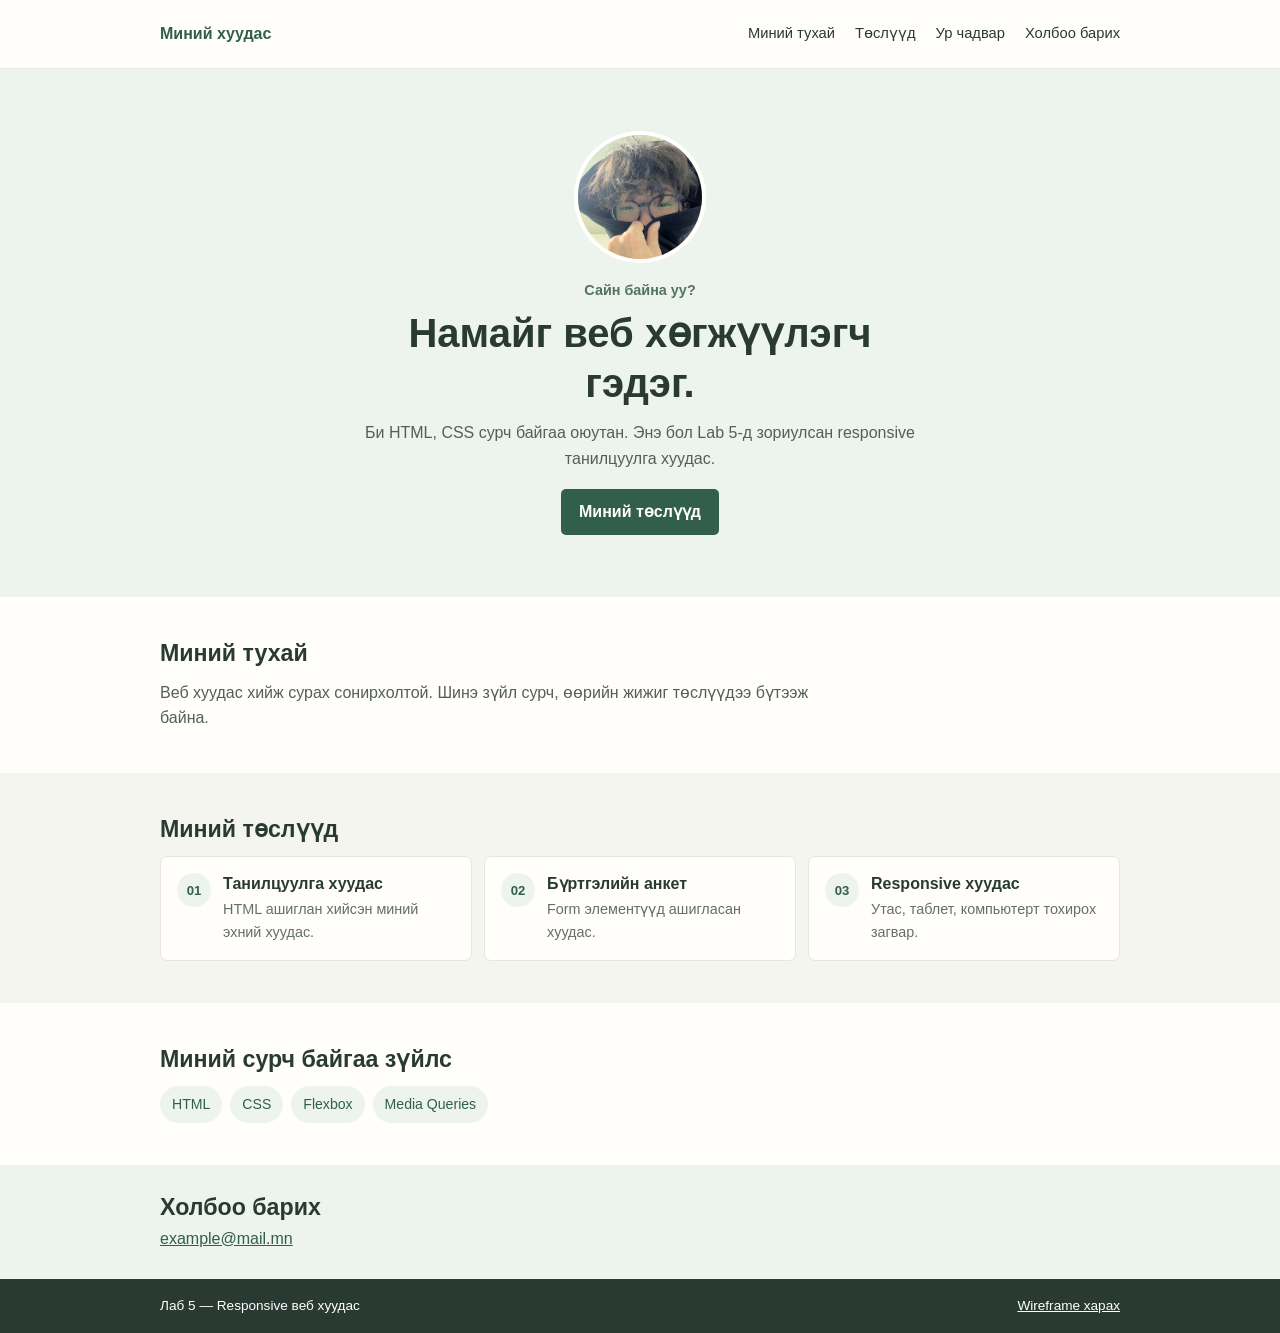
==== index.html @ b1a3e627 "Rename lab5.html to index.html" ====
<!DOCTYPE html>
<html lang="mn">
<head>
  <meta charset="UTF-8">
  <meta name="viewport" content="width=device-width, initial-scale=1">
  <title>Лаб 5 | Миний танилцуулга</title>
  <link rel="stylesheet" href="lab5.css">
</head>
<body>
  <header class="site-header">
    <div class="container header-inner">
      <a class="logo" href="#home">Миний хуудас</a>

      <input class="menu-toggle" type="checkbox" id="menu-toggle" aria-label="Навигацийн цэс нээх">
      <label class="menu-button" for="menu-toggle" aria-hidden="true">
        <span></span><span></span><span></span>
      </label>

      <nav class="main-nav" aria-label="Үндсэн цэс">
        <a href="#about">Миний тухай</a>
        <a href="#projects">Төслүүд</a>
        <a href="#skills">Ур чадвар</a>
        <a href="#contact">Холбоо барих</a>
      </nav>
    </div>
  </header>

  <main id="home">
    <section class="intro">
      <div class="container intro-content">
        <img class="profile-photo" src="image.jpg" alt="Миний зураг">
        <p class="small-title">Сайн байна уу?</p>
        <h1>Намайг веб хөгжүүлэгч гэдэг.</h1>
        <p class="intro-text">Би HTML, CSS сурч байгаа оюутан. Энэ бол Lab 5-д зориулсан responsive танилцуулга хуудас.</p>
        <a class="button" href="#projects">Миний төслүүд</a>
      </div>
    </section>

    <section class="section" id="about">
      <div class="container about-content">
        <h2>Миний тухай</h2>
        <p>Веб хуудас хийж сурах сонирхолтой. Шинэ зүйл сурч, өөрийн жижиг төслүүдээ бүтээж байна.</p>
      </div>
    </section>

    <section class="section section-soft" id="projects">
      <div class="container">
        <h2>Миний төслүүд</h2>
        <div class="project-list">
          <article class="project-card">
            <span class="project-number">01</span>
            <div>
              <h3>Танилцуулга хуудас</h3>
              <p>HTML ашиглан хийсэн миний эхний хуудас.</p>
            </div>
          </article>
          <article class="project-card">
            <span class="project-number">02</span>
            <div>
              <h3>Бүртгэлийн анкет</h3>
              <p>Form элементүүд ашигласан хуудас.</p>
            </div>
          </article>
          <article class="project-card">
            <span class="project-number">03</span>
            <div>
              <h3>Responsive хуудас</h3>
              <p>Утас, таблет, компьютерт тохирох загвар.</p>
            </div>
          </article>
        </div>
      </div>
    </section>

    <section class="section" id="skills">
      <div class="container">
        <h2>Миний сурч байгаа зүйлс</h2>
        <ul class="skill-list">
          <li>HTML</li>
          <li>CSS</li>
          <li>Flexbox</li>
          <li>Media Queries</li>
        </ul>
      </div>
    </section>

    <section class="contact-section" id="contact">
      <div class="container">
        <h2>Холбоо барих</h2>
        <p><a href="mailto:example@mail.mn">example@mail.mn</a></p>
      </div>
    </section>
  </main>

  <footer class="site-footer">
    <div class="container footer-content">
      <p>Лаб 5 — Responsive веб хуудас</p>
      <a href="lab5-wireframe.html">Wireframe харах</a>
    </div>
  </footer>
</body>
</html>
---- lab5.css ----
*,
*::before,
*::after {
  box-sizing: border-box;
}

html {
  scroll-behavior: smooth;
}

body {
  margin: 0;
  color: #283a32;
  background: #fffefa;
  font-family: Arial, Helvetica, sans-serif;
  line-height: 1.6;
}

.container {
  width: min(100% - 32px, 960px);
  margin: 0 auto;
}

.site-header {
  position: sticky;
  z-index: 2;
  top: 0;
  background: #fffefa;
  border-bottom: 1px solid #e8e8df;
}

.header-inner {
  position: relative;
  display: flex;
  min-height: 60px;
  align-items: center;
  justify-content: space-between;
  gap: 12px;
}

.logo {
  color: #315f4b;
  font-size: 1rem;
  font-weight: 700;
  text-decoration: none;
}

.menu-toggle {
  position: absolute;
  width: 1px;
  height: 1px;
  overflow: hidden;
  clip-path: inset(50%);
  white-space: nowrap;
}

.menu-button {
  display: flex;
  width: 42px;
  height: 42px;
  flex: 0 0 auto;
  flex-direction: column;
  align-items: center;
  justify-content: center;
  gap: 5px;
  cursor: pointer;
  border: 1px solid #dce3db;
  border-radius: 6px;
}

.menu-button span {
  width: 19px;
  height: 2px;
  background: #315f4b;
}

.menu-toggle:focus-visible + .menu-button {
  outline: 2px solid #315f4b;
  outline-offset: 3px;
}

.main-nav {
  position: absolute;
  top: 100%;
  right: 0;
  left: 0;
  display: none;
  padding: 8px 16px;
  background: #fffefa;
  border: 1px solid #e8e8df;
  border-top: 0;
}

.menu-toggle:checked ~ .main-nav {
  display: grid;
}

.main-nav a {
  padding: 10px 0;
  color: #283a32;
  text-decoration: none;
}

.main-nav a:hover,
.footer-content a:hover {
  color: #578267;
}

.intro {
  padding: 38px 0 42px;
  background: #edf3ed;
  text-align: center;
}

.intro-content {
  max-width: 560px;
}

.profile-photo {
  display: block;
  width: 112px;
  height: 112px;
  margin: 0 auto 16px;
  object-fit: cover;
  object-position: center 35%;
  border: 4px solid #fffefa;
  border-radius: 50%;
}

.small-title {
  margin: 0 0 6px;
  color: #52745e;
  font-size: 0.9rem;
  font-weight: 700;
}

h1,
h2,
h3,
p {
  overflow-wrap: anywhere;
}

h1,
h2,
h3 {
  line-height: 1.25;
}

h1 {
  margin: 0;
  font-size: clamp(1.75rem, 8vw, 2.5rem);
}

.intro-text {
  margin: 12px auto 18px;
  color: #526057;
}

.button {
  display: inline-block;
  padding: 10px 18px;
  color: #fff;
  background: #315f4b;
  border-radius: 5px;
  font-weight: 700;
  text-decoration: none;
}

.button:hover {
  background: #244936;
}

.section {
  padding: 34px 0;
}

.section h2,
.contact-section h2 {
  margin: 0 0 12px;
  font-size: 1.45rem;
}

.about-content p {
  max-width: 650px;
  margin: 0;
  color: #526057;
}

.section-soft {
  background: #f5f5ef;
}

.project-list {
  display: grid;
  grid-template-columns: minmax(0, 1fr);
  gap: 12px;
}

.project-card {
  display: flex;
  min-width: 0;
  align-items: flex-start;
  gap: 12px;
  padding: 16px;
  background: #fffefa;
  border: 1px solid #e6e7df;
  border-radius: 7px;
}

.project-number {
  display: grid;
  width: 34px;
  height: 34px;
  flex: 0 0 auto;
  place-items: center;
  color: #315f4b;
  background: #edf3ed;
  border-radius: 50%;
  font-size: 0.82rem;
  font-weight: 700;
}

.project-card h3 {
  margin: 1px 0 4px;
  font-size: 1rem;
}

.project-card p {
  margin: 0;
  color: #647067;
  font-size: 0.9rem;
}

.skill-list {
  display: flex;
  flex-wrap: wrap;
  gap: 8px;
  padding: 0;
  margin: 0;
  list-style: none;
}

.skill-list li {
  padding: 7px 12px;
  color: #315f4b;
  background: #edf3ed;
  border-radius: 20px;
  font-size: 0.88rem;
}

.contact-section {
  padding: 28px 0;
  background: #edf3ed;
}

.contact-section h2 {
  margin-bottom: 4px;
}

.contact-section p {
  margin: 0;
}

.contact-section a {
  color: #315f4b;
}

.site-footer {
  padding: 16px 0;
  color: #fff;
  background: #283a32;
  font-size: 0.85rem;
}

.footer-content {
  display: flex;
  flex-wrap: wrap;
  align-items: center;
  justify-content: space-between;
  gap: 8px 16px;
}

.footer-content p {
  margin: 0;
}

.footer-content a {
  color: #fff;
}

@media (min-width: 600px) {
  .container {
    width: min(100% - 48px, 960px);
  }

  .intro {
    padding: 52px 0;
  }

  .profile-photo {
    width: 132px;
    height: 132px;
  }

  .section {
    padding: 42px 0;
  }

  .project-list {
    grid-template-columns: repeat(2, minmax(0, 1fr));
  }

  .project-card:last-child {
    grid-column: 1 / -1;
  }
}

@media (min-width: 900px) {
  .header-inner {
    min-height: 68px;
  }

  .menu-button {
    display: none;
  }

  .main-nav {
    position: static;
    display: flex;
    gap: 20px;
    padding: 0;
    border: 0;
    background: transparent;
  }

  .main-nav a {
    padding: 8px 0;
    font-size: 0.92rem;
  }

  .intro {
    padding: 62px 0;
  }

  .project-list {
    grid-template-columns: repeat(3, minmax(0, 1fr));
  }

  .project-card:last-child {
    grid-column: auto;
  }
}

@media (max-width: 599px) {
  .main-nav {
    width: 100%;
  }
}

@media (prefers-reduced-motion: reduce) {
  html {
    scroll-behavior: auto;
  }
}
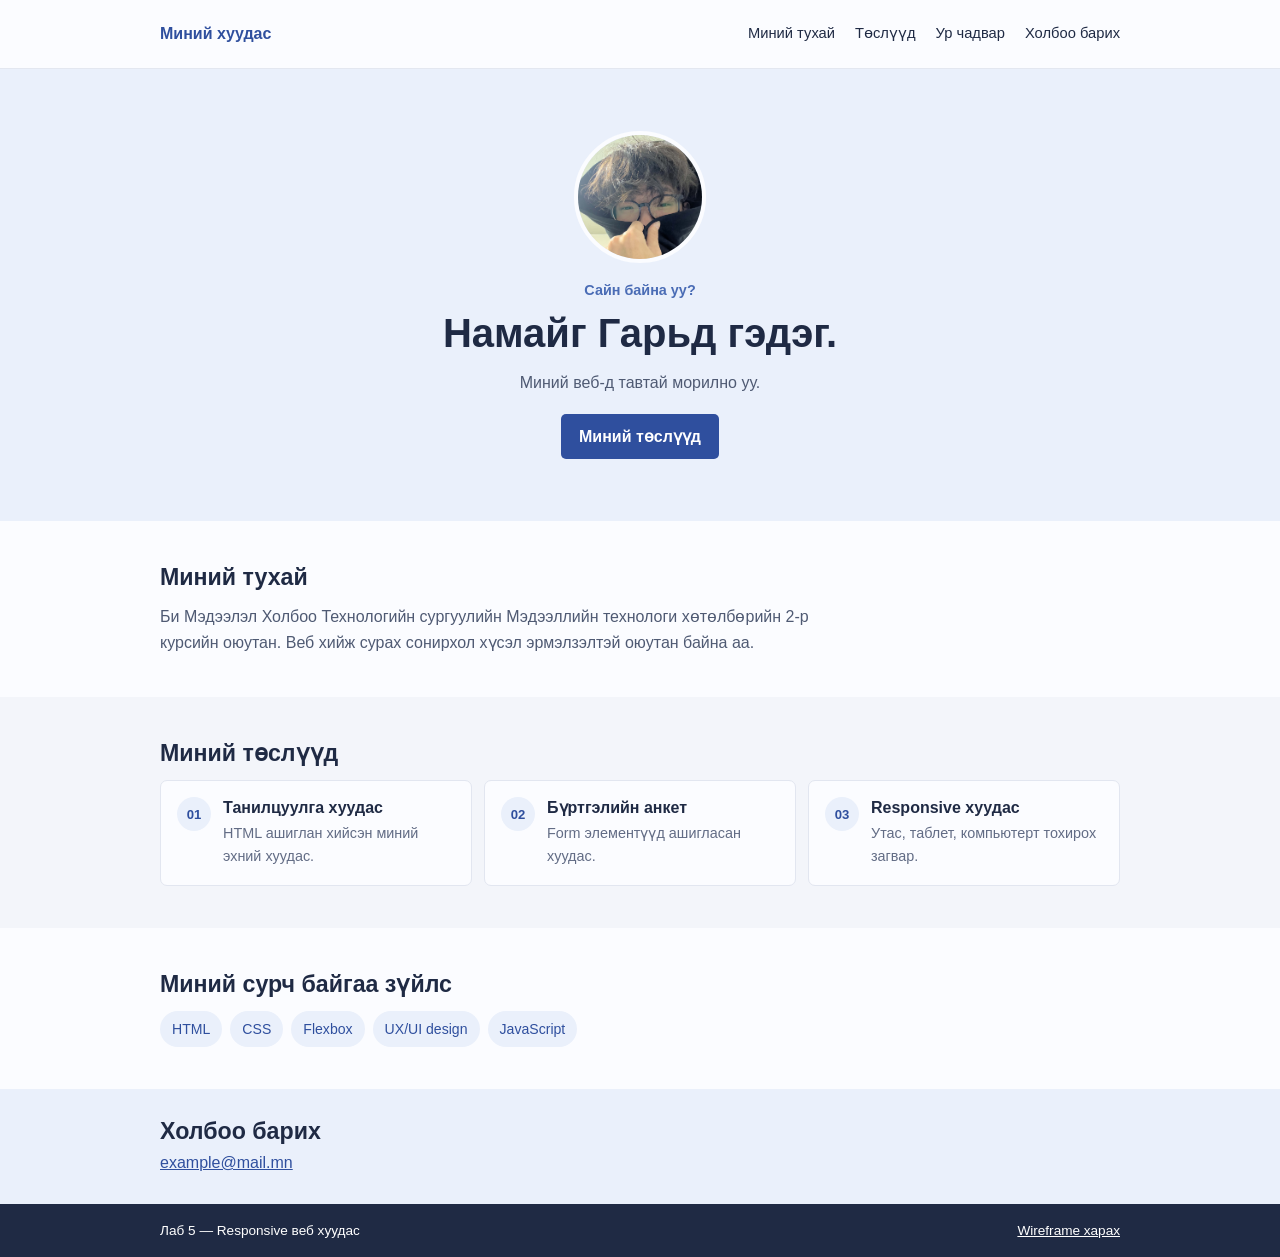
==== commit e1d75197: "Update personal information and skills in index.html" ====
--- a/index.html
+++ b/index.html
@@ -30,8 +30,8 @@
       <div class="container intro-content">
         <img class="profile-photo" src="image.jpg" alt="Миний зураг">
         <p class="small-title">Сайн байна уу?</p>
-        <h1>Намайг веб хөгжүүлэгч гэдэг.</h1>
-        <p class="intro-text">Би HTML, CSS сурч байгаа оюутан. Энэ бол Lab 5-д зориулсан responsive танилцуулга хуудас.</p>
+        <h1>Намайг Гарьд гэдэг.</h1>
+        <p class="intro-text">Миний веб-д тавтай морилно уу.</p>
         <a class="button" href="#projects">Миний төслүүд</a>
       </div>
     </section>
@@ -39,7 +39,7 @@
     <section class="section" id="about">
       <div class="container about-content">
         <h2>Миний тухай</h2>
-        <p>Веб хуудас хийж сурах сонирхолтой. Шинэ зүйл сурч, өөрийн жижиг төслүүдээ бүтээж байна.</p>
+        <p>Би Мэдээлэл Холбоо Технологийн сургуулийн Мэдээллийн технологи хөтөлбөрийн 2-р курсийн оюутан. Веб хийж сурах сонирхол хүсэл эрмэлзэлтэй оюутан байна аа.</p>
       </div>
     </section>
 
@@ -79,7 +79,8 @@
           <li>HTML</li>
           <li>CSS</li>
           <li>Flexbox</li>
-          <li>Media Queries</li>
+          <li>UX/UI design</li>
+          <li>JavaScript</li>
         </ul>
       </div>
     </section>
@@ -87,7 +88,7 @@
     <section class="contact-section" id="contact">
       <div class="container">
         <h2>Холбоо барих</h2>
-        <p><a href="mailto:example@mail.mn">example@mail.mn</a></p>
+        <p><a href="garid12340@gmail.com">example@mail.mn</a></p>
       </div>
     </section>
   </main>
--- a/lab5.css
+++ b/lab5.css
@@ -10,8 +10,8 @@
 
 body {
   margin: 0;
-  color: #283a32;
-  background: #fffefa;
+  color: #1f2a44;
+  background: #fbfcff;
   font-family: Arial, Helvetica, sans-serif;
   line-height: 1.6;
 }
@@ -25,8 +25,8 @@
   position: sticky;
   z-index: 2;
   top: 0;
-  background: #fffefa;
-  border-bottom: 1px solid #e8e8df;
+  background: #fbfcff;
+  border-bottom: 1px solid #e3e7f0;
 }
 
 .header-inner {
@@ -39,7 +39,7 @@
 }
 
 .logo {
-  color: #315f4b;
+  color: #2f4f9e;
   font-size: 1rem;
   font-weight: 700;
   text-decoration: none;
@@ -64,18 +64,18 @@
   justify-content: center;
   gap: 5px;
   cursor: pointer;
-  border: 1px solid #dce3db;
+  border: 1px solid #d8dfee;
   border-radius: 6px;
 }
 
 .menu-button span {
   width: 19px;
   height: 2px;
-  background: #315f4b;
+  background: #2f4f9e;
 }
 
 .menu-toggle:focus-visible + .menu-button {
-  outline: 2px solid #315f4b;
+  outline: 2px solid #2f4f9e;
   outline-offset: 3px;
 }
 
@@ -86,8 +86,8 @@
   left: 0;
   display: none;
   padding: 8px 16px;
-  background: #fffefa;
-  border: 1px solid #e8e8df;
+  background: #fbfcff;
+  border: 1px solid #e3e7f0;
   border-top: 0;
 }
 
@@ -97,18 +97,18 @@
 
 .main-nav a {
   padding: 10px 0;
-  color: #283a32;
+  color: #1f2a44;
   text-decoration: none;
 }
 
 .main-nav a:hover,
 .footer-content a:hover {
-  color: #578267;
+  color: #4a73d1;
 }
 
 .intro {
   padding: 38px 0 42px;
-  background: #edf3ed;
+  background: #eaf0fb;
   text-align: center;
 }
 
@@ -123,13 +123,13 @@
   margin: 0 auto 16px;
   object-fit: cover;
   object-position: center 35%;
-  border: 4px solid #fffefa;
+  border: 4px solid #fbfcff;
   border-radius: 50%;
 }
 
 .small-title {
   margin: 0 0 6px;
-  color: #52745e;
+  color: #4a6cb5;
   font-size: 0.9rem;
   font-weight: 700;
 }
@@ -154,21 +154,21 @@
 
 .intro-text {
   margin: 12px auto 18px;
-  color: #526057;
+  color: #4f5a73;
 }
 
 .button {
   display: inline-block;
   padding: 10px 18px;
   color: #fff;
-  background: #315f4b;
+  background: #2f4f9e;
   border-radius: 5px;
   font-weight: 700;
   text-decoration: none;
 }
 
 .button:hover {
-  background: #244936;
+  background: #223d7d;
 }
 
 .section {
@@ -184,11 +184,11 @@
 .about-content p {
   max-width: 650px;
   margin: 0;
-  color: #526057;
+  color: #4f5a73;
 }
 
 .section-soft {
-  background: #f5f5ef;
+  background: #f3f5fa;
 }
 
 .project-list {
@@ -203,8 +203,8 @@
   align-items: flex-start;
   gap: 12px;
   padding: 16px;
-  background: #fffefa;
-  border: 1px solid #e6e7df;
+  background: #fbfcff;
+  border: 1px solid #e2e6f0;
   border-radius: 7px;
 }
 
@@ -214,8 +214,8 @@
   height: 34px;
   flex: 0 0 auto;
   place-items: center;
-  color: #315f4b;
-  background: #edf3ed;
+  color: #2f4f9e;
+  background: #eaf0fb;
   border-radius: 50%;
   font-size: 0.82rem;
   font-weight: 700;
@@ -228,7 +228,7 @@
 
 .project-card p {
   margin: 0;
-  color: #647067;
+  color: #626c85;
   font-size: 0.9rem;
 }
 
@@ -243,15 +243,15 @@
 
 .skill-list li {
   padding: 7px 12px;
-  color: #315f4b;
-  background: #edf3ed;
+  color: #2f4f9e;
+  background: #eaf0fb;
   border-radius: 20px;
   font-size: 0.88rem;
 }
 
 .contact-section {
   padding: 28px 0;
-  background: #edf3ed;
+  background: #eaf0fb;
 }
 
 .contact-section h2 {
@@ -263,13 +263,13 @@
 }
 
 .contact-section a {
-  color: #315f4b;
+  color: #2f4f9e;
 }
 
 .site-footer {
   padding: 16px 0;
   color: #fff;
-  background: #283a32;
+  background: #1f2a44;
   font-size: 0.85rem;
 }
 
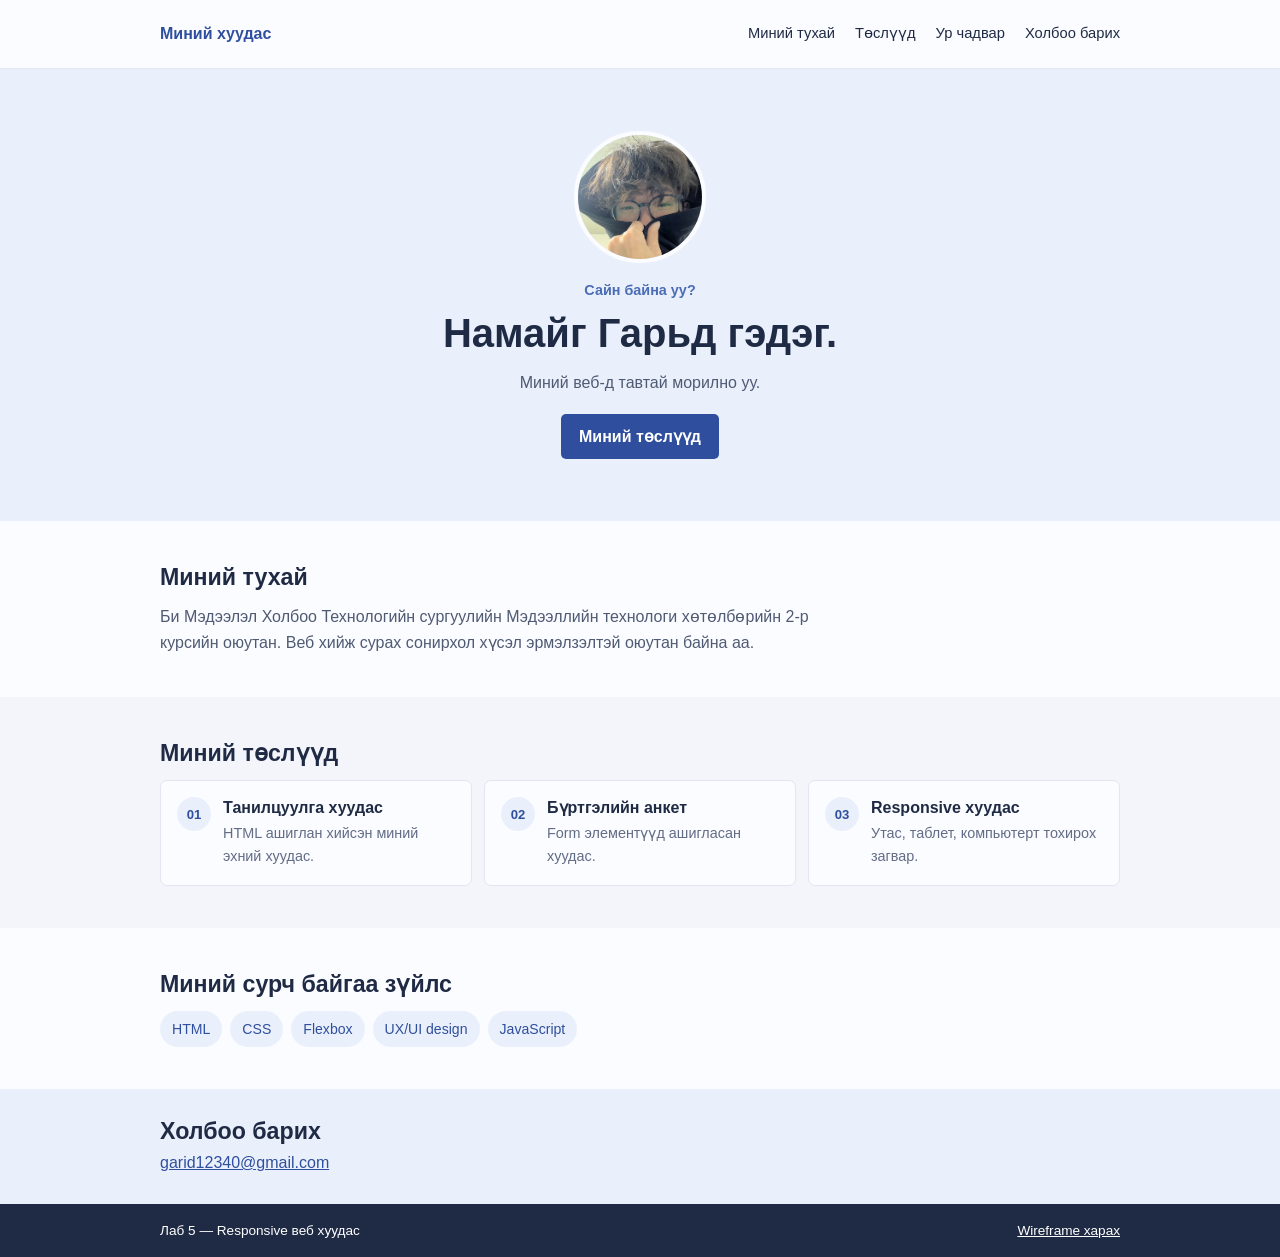
==== commit 08d5e33c: "Update email address in contact section" ====
--- a/index.html
+++ b/index.html
@@ -88,7 +88,7 @@
     <section class="contact-section" id="contact">
       <div class="container">
         <h2>Холбоо барих</h2>
-        <p><a href="garid12340@gmail.com">example@mail.mn</a></p>
+        <p><a href="garid12340@gmail.com">garid12340@gmail.com</a></p>
       </div>
     </section>
   </main>
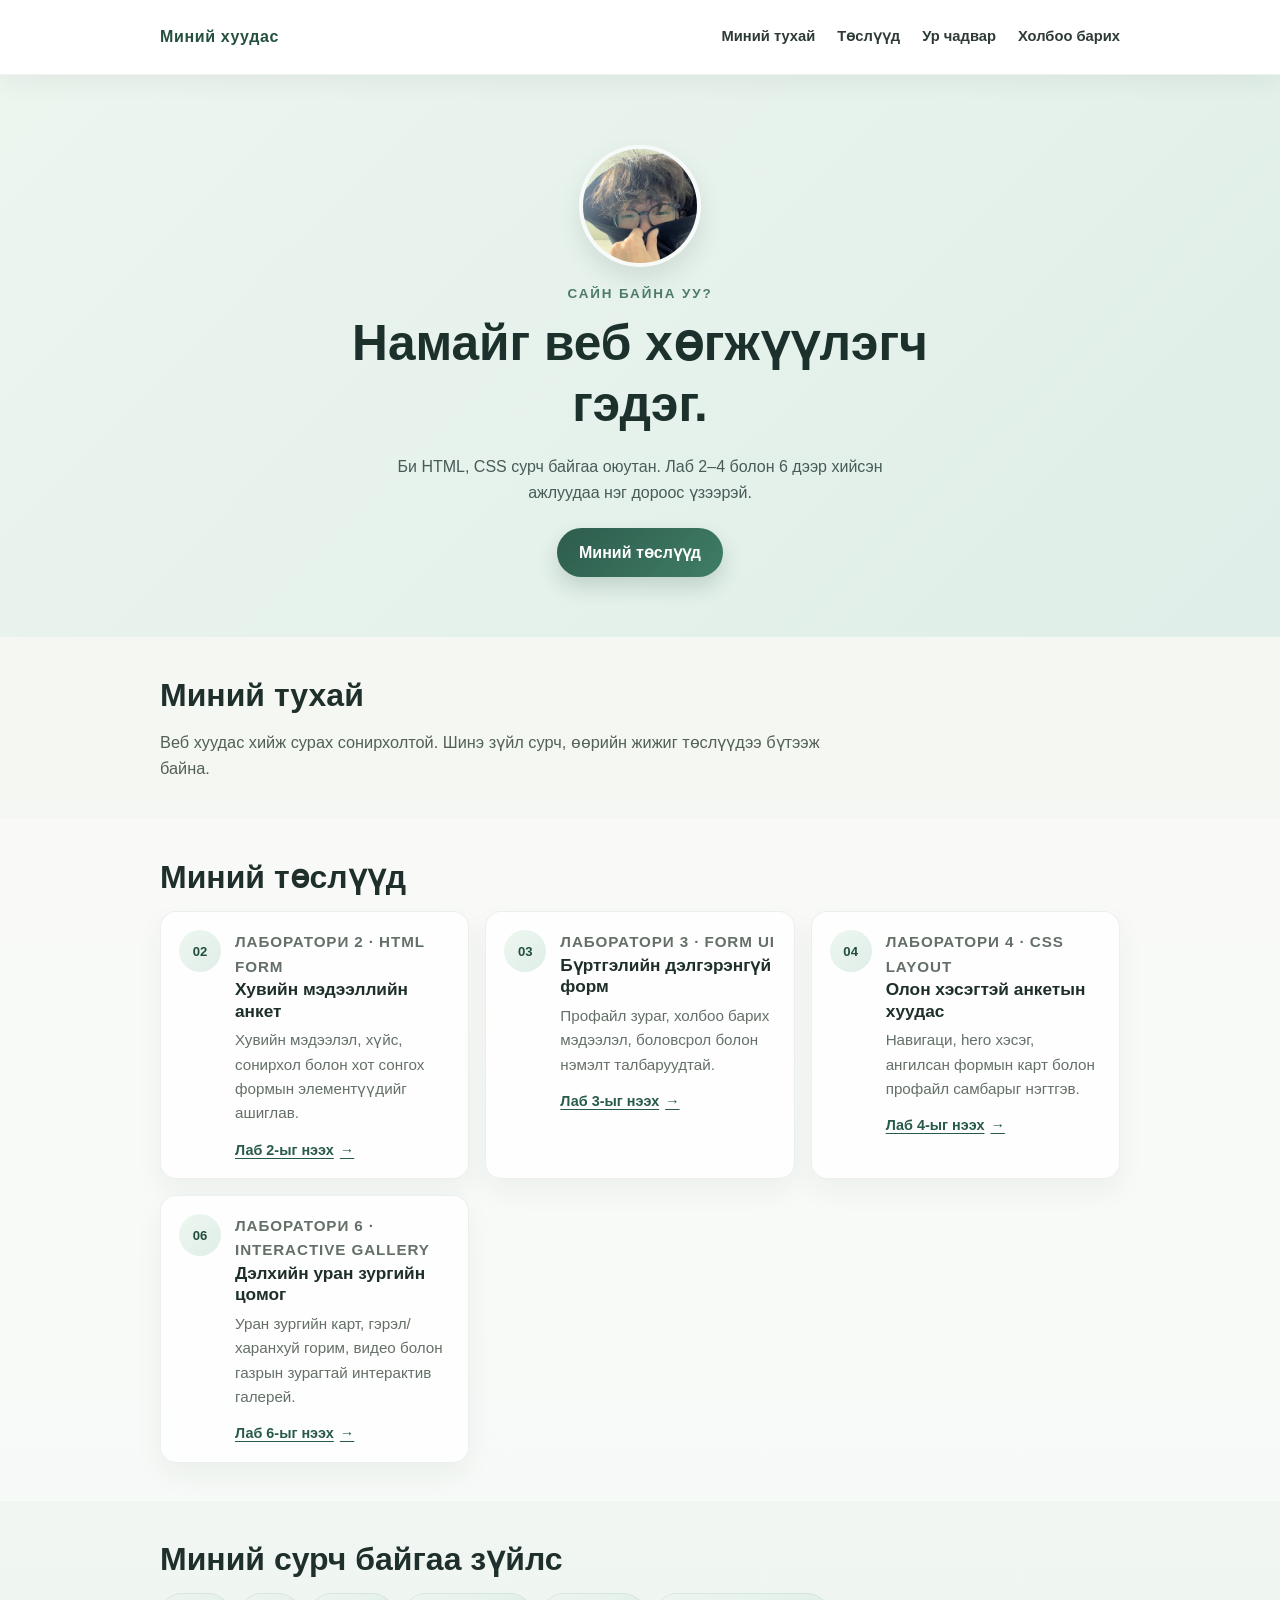
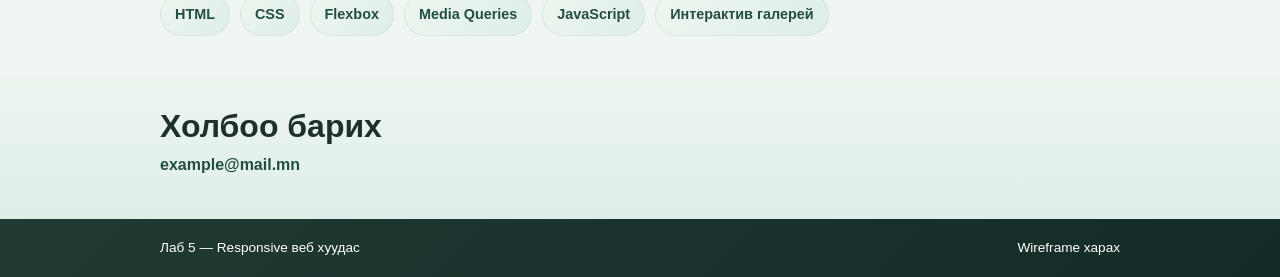
==== commit afdc37f4: "Update Lab 5 responsive page and wireframe Co-authored-by: Copilot <223556219+Copilot@users.noreply." ====
--- a/index.html
+++ b/index.html
@@ -30,8 +30,8 @@
       <div class="container intro-content">
         <img class="profile-photo" src="image.jpg" alt="Миний зураг">
         <p class="small-title">Сайн байна уу?</p>
-        <h1>Намайг Гарьд гэдэг.</h1>
-        <p class="intro-text">Миний веб-д тавтай морилно уу.</p>
+        <h1>Намайг веб хөгжүүлэгч гэдэг.</h1>
+        <p class="intro-text">Би HTML, CSS сурч байгаа оюутан. Лаб 2–4 болон 6 дээр хийсэн ажлуудаа нэг дороос үзээрэй.</p>
         <a class="button" href="#projects">Миний төслүүд</a>
       </div>
     </section>
@@ -39,7 +39,7 @@
     <section class="section" id="about">
       <div class="container about-content">
         <h2>Миний тухай</h2>
-        <p>Би Мэдээлэл Холбоо Технологийн сургуулийн Мэдээллийн технологи хөтөлбөрийн 2-р курсийн оюутан. Веб хийж сурах сонирхол хүсэл эрмэлзэлтэй оюутан байна аа.</p>
+        <p>Веб хуудас хийж сурах сонирхолтой. Шинэ зүйл сурч, өөрийн жижиг төслүүдээ бүтээж байна.</p>
       </div>
     </section>
 
@@ -48,24 +48,39 @@
         <h2>Миний төслүүд</h2>
         <div class="project-list">
           <article class="project-card">
-            <span class="project-number">01</span>
-            <div>
-              <h3>Танилцуулга хуудас</h3>
-              <p>HTML ашиглан хийсэн миний эхний хуудас.</p>
-            </div>
-          </article>
-          <article class="project-card">
             <span class="project-number">02</span>
-            <div>
-              <h3>Бүртгэлийн анкет</h3>
-              <p>Form элементүүд ашигласан хуудас.</p>
+            <div class="project-copy">
+              <p class="project-label">Лаборатори 2 · HTML Form</p>
+              <h3>Хувийн мэдээллийн анкет</h3>
+              <p>Хувийн мэдээлэл, хүйс, сонирхол болон хот сонгох формын элементүүдийг ашиглав.</p>
+              <a class="project-link" href="lab2taniltsuulga.html">Лаб 2-ыг нээх <span aria-hidden="true">→</span></a>
             </div>
           </article>
           <article class="project-card">
             <span class="project-number">03</span>
-            <div>
-              <h3>Responsive хуудас</h3>
-              <p>Утас, таблет, компьютерт тохирох загвар.</p>
+            <div class="project-copy">
+              <p class="project-label">Лаборатори 3 · Form UI</p>
+              <h3>Бүртгэлийн дэлгэрэнгүй форм</h3>
+              <p>Профайл зураг, холбоо барих мэдээлэл, боловсрол болон нэмэлт талбаруудтай.</p>
+              <a class="project-link" href="lab3.html">Лаб 3-ыг нээх <span aria-hidden="true">→</span></a>
+            </div>
+          </article>
+          <article class="project-card">
+            <span class="project-number">04</span>
+            <div class="project-copy">
+              <p class="project-label">Лаборатори 4 · CSS Layout</p>
+              <h3>Олон хэсэгтэй анкетын хуудас</h3>
+              <p>Навигаци, hero хэсэг, ангилсан формын карт болон профайл самбарыг нэгтгэв.</p>
+              <a class="project-link" href="lab4.html">Лаб 4-ыг нээх <span aria-hidden="true">→</span></a>
+            </div>
+          </article>
+          <article class="project-card">
+            <span class="project-number">06</span>
+            <div class="project-copy">
+              <p class="project-label">Лаборатори 6 · Interactive Gallery</p>
+              <h3>Дэлхийн уран зургийн цомог</h3>
+              <p>Уран зургийн карт, гэрэл/харанхуй горим, видео болон газрын зурагтай интерактив галерей.</p>
+              <a class="project-link" href="lab6-gallery.html">Лаб 6-ыг нээх <span aria-hidden="true">→</span></a>
             </div>
           </article>
         </div>
@@ -79,8 +94,9 @@
           <li>HTML</li>
           <li>CSS</li>
           <li>Flexbox</li>
-          <li>UX/UI design</li>
+          <li>Media Queries</li>
           <li>JavaScript</li>
+          <li>Интерактив галерей</li>
         </ul>
       </div>
     </section>
@@ -88,7 +104,7 @@
     <section class="contact-section" id="contact">
       <div class="container">
         <h2>Холбоо барих</h2>
-        <p><a href="garid12340@gmail.com">garid12340@gmail.com</a></p>
+        <p><a href="mailto:example@mail.mn">example@mail.mn</a></p>
       </div>
     </section>
   </main>
--- a/lab5.css
+++ b/lab5.css
@@ -10,10 +10,15 @@
 
 body {
   margin: 0;
-  color: #1f2a44;
-  background: #fbfcff;
+  color: #1f2f2b;
+  background: linear-gradient(180deg, #f9f8f4 0%, #eef5f1 100%);
   font-family: Arial, Helvetica, sans-serif;
   line-height: 1.6;
+}
+
+img {
+  max-width: 100%;
+  display: block;
 }
 
 .container {
@@ -23,25 +28,28 @@
 
 .site-header {
   position: sticky;
-  z-index: 2;
+  z-index: 20;
   top: 0;
-  background: #fbfcff;
-  border-bottom: 1px solid #e3e7f0;
+  background: rgba(255, 255, 255, 0.92);
+  backdrop-filter: blur(10px);
+  border-bottom: 1px solid rgba(60, 90, 80, 0.08);
+  box-shadow: 0 8px 24px rgba(16, 36, 30, 0.05);
 }
 
 .header-inner {
   position: relative;
   display: flex;
-  min-height: 60px;
+  min-height: 68px;
   align-items: center;
   justify-content: space-between;
   gap: 12px;
 }
 
 .logo {
-  color: #2f4f9e;
+  color: #254f3d;
   font-size: 1rem;
-  font-weight: 700;
+  font-weight: 800;
+  letter-spacing: 0.04em;
   text-decoration: none;
 }
 
@@ -64,74 +72,79 @@
   justify-content: center;
   gap: 5px;
   cursor: pointer;
-  border: 1px solid #d8dfee;
-  border-radius: 6px;
+  background: #eef5f1;
+  border: 1px solid #d8e7dd;
+  border-radius: 12px;
+  transition: all 0.2s ease;
 }
 
 .menu-button span {
-  width: 19px;
+  width: 20px;
   height: 2px;
-  background: #2f4f9e;
+  background: #234f3f;
+  border-radius: 2px;
 }
 
 .menu-toggle:focus-visible + .menu-button {
-  outline: 2px solid #2f4f9e;
+  outline: 2px solid #315f4b;
   outline-offset: 3px;
 }
 
 .main-nav {
   position: absolute;
-  top: 100%;
+  top: calc(100% + 6px);
   right: 0;
   left: 0;
   display: none;
-  padding: 8px 16px;
-  background: #fbfcff;
-  border: 1px solid #e3e7f0;
-  border-top: 0;
-}
-
-.menu-toggle:checked ~ .main-nav {
-  display: grid;
+  padding: 8px 18px;
+  background: rgba(255, 255, 255, 0.96);
+  border: 1px solid rgba(60, 90, 80, 0.08);
+  border-radius: 12px;
+  box-shadow: 0 18px 30px rgba(26, 48, 39, 0.08);
 }
 
 .main-nav a {
   padding: 10px 0;
-  color: #1f2a44;
+  color: #2d3a36;
   text-decoration: none;
+  font-weight: 600;
+  transition: color 0.2s ease;
 }
 
 .main-nav a:hover,
 .footer-content a:hover {
-  color: #4a73d1;
+  color: #5b8d72;
 }
 
 .intro {
   padding: 38px 0 42px;
-  background: #eaf0fb;
+  background: linear-gradient(135deg, #edf5ef 0%, #dfeee8 100%);
   text-align: center;
 }
 
 .intro-content {
-  max-width: 560px;
+  max-width: 620px;
 }
 
 .profile-photo {
   display: block;
-  width: 112px;
-  height: 112px;
+  width: 122px;
+  height: 122px;
   margin: 0 auto 16px;
   object-fit: cover;
   object-position: center 35%;
-  border: 4px solid #fbfcff;
+  border: 4px solid #f7faf8;
   border-radius: 50%;
+  box-shadow: 0 12px 25px rgba(32, 73, 57, 0.12);
 }
 
 .small-title {
-  margin: 0 0 6px;
-  color: #4a6cb5;
-  font-size: 0.9rem;
-  font-weight: 700;
+  margin: 0 0 8px;
+  color: #4d7b69;
+  font-size: 0.84rem;
+  font-weight: 800;
+  letter-spacing: 0.14em;
+  text-transform: uppercase;
 }
 
 h1,
@@ -149,113 +162,158 @@
 
 h1 {
   margin: 0;
-  font-size: clamp(1.75rem, 8vw, 2.5rem);
+  font-size: clamp(2rem, 7vw, 3.1rem);
+  color: #1c312c;
 }
 
 .intro-text {
-  margin: 12px auto 18px;
-  color: #4f5a73;
+  max-width: 520px;
+  margin: 18px auto 22px;
+  color: #475c56;
+  font-size: 1rem;
 }
 
 .button {
   display: inline-block;
-  padding: 10px 18px;
+  padding: 12px 22px;
   color: #fff;
-  background: #2f4f9e;
-  border-radius: 5px;
+  background: linear-gradient(135deg, #2e5c4c 0%, #3f7d66 100%);
+  border-radius: 999px;
   font-weight: 700;
   text-decoration: none;
+  box-shadow: 0 10px 20px rgba(52, 96, 76, 0.2);
+  transition: transform 0.2s ease, box-shadow 0.2s ease;
 }
 
 .button:hover {
-  background: #223d7d;
+  transform: translateY(-1px);
+  background: linear-gradient(135deg, #244936 0%, #325f4d 100%);
+  box-shadow: 0 14px 26px rgba(52, 96, 76, 0.25);
 }
 
 .section {
-  padding: 34px 0;
+  padding: 38px 0;
 }
 
 .section h2,
 .contact-section h2 {
-  margin: 0 0 12px;
-  font-size: 1.45rem;
+  margin: 0 0 14px;
+  font-size: clamp(1.4rem, 3vw, 2rem);
+  color: #1f2f2b;
 }
 
 .about-content p {
-  max-width: 650px;
-  margin: 0;
-  color: #4f5a73;
+  max-width: 700px;
+  margin: 0;
+  color: #526057;
+  font-size: 1.02rem;
 }
 
 .section-soft {
-  background: #f3f5fa;
+  background: rgba(255, 255, 255, 0.38);
 }
 
 .project-list {
   display: grid;
   grid-template-columns: minmax(0, 1fr);
-  gap: 12px;
+  gap: 16px;
 }
 
 .project-card {
   display: flex;
   min-width: 0;
   align-items: flex-start;
-  gap: 12px;
-  padding: 16px;
-  background: #fbfcff;
-  border: 1px solid #e2e6f0;
-  border-radius: 7px;
+  gap: 14px;
+  padding: 18px 18px 16px;
+  background: rgba(255, 255, 255, 0.8);
+  border: 1px solid rgba(67, 92, 79, 0.09);
+  border-radius: 16px;
+  box-shadow: 0 12px 28px rgba(34, 52, 46, 0.05);
+}
+
+.project-copy {
+  min-width: 0;
 }
 
 .project-number {
   display: grid;
-  width: 34px;
-  height: 34px;
+  width: 42px;
+  height: 42px;
   flex: 0 0 auto;
   place-items: center;
-  color: #2f4f9e;
-  background: #eaf0fb;
+  color: #234f3f;
+  background: linear-gradient(135deg, #edf7f0 0%, #dfeee7 100%);
   border-radius: 50%;
   font-size: 0.82rem;
-  font-weight: 700;
+  font-weight: 800;
+}
+
+.project-label {
+  margin: 0 0 5px;
+  color: #4d7b69;
+  font-size: 0.75rem;
+  font-weight: 800;
+  letter-spacing: 0.06em;
+  text-transform: uppercase;
 }
 
 .project-card h3 {
-  margin: 1px 0 4px;
-  font-size: 1rem;
+  margin: 0 0 6px;
+  font-size: 1.08rem;
+  color: #1e2f29;
 }
 
 .project-card p {
   margin: 0;
-  color: #626c85;
+  color: #647067;
+  font-size: 0.95rem;
+}
+
+.project-link {
+  display: inline-flex;
+  align-items: center;
+  gap: 6px;
+  margin-top: 13px;
+  color: #285b47;
   font-size: 0.9rem;
+  font-weight: 800;
+  text-decoration-thickness: 1px;
+  text-underline-offset: 3px;
+}
+
+.project-link:focus-visible,
+.main-nav a:focus-visible,
+.footer-content a:focus-visible {
+  outline: 3px solid #5b8d72;
+  outline-offset: 4px;
 }
 
 .skill-list {
   display: flex;
   flex-wrap: wrap;
-  gap: 8px;
+  gap: 10px;
   padding: 0;
   margin: 0;
   list-style: none;
 }
 
 .skill-list li {
-  padding: 7px 12px;
-  color: #2f4f9e;
-  background: #eaf0fb;
-  border-radius: 20px;
-  font-size: 0.88rem;
+  padding: 9px 14px;
+  color: #234f3f;
+  background: linear-gradient(135deg, #edf6ef 0%, #dfeee8 100%);
+  border: 1px solid rgba(52, 96, 76, 0.08);
+  border-radius: 999px;
+  font-size: 0.9rem;
+  font-weight: 700;
 }
 
 .contact-section {
-  padding: 28px 0;
-  background: #eaf0fb;
+  padding: 32px 0 42px;
+  background: linear-gradient(180deg, #edf5ef 0%, #e0eee8 100%);
 }
 
 .contact-section h2 {
-  margin-bottom: 4px;
+  margin-bottom: 6px;
 }
 
 .contact-section p {
@@ -263,13 +321,15 @@
 }
 
 .contact-section a {
-  color: #2f4f9e;
+  color: #234f3f;
+  font-weight: 700;
+  text-decoration: none;
 }
 
 .site-footer {
-  padding: 16px 0;
+  padding: 18px 0;
   color: #fff;
-  background: #1f2a44;
+  background: linear-gradient(135deg, #213a34 0%, #132b27 100%);
   font-size: 0.85rem;
 }
 
@@ -287,6 +347,7 @@
 
 .footer-content a {
   color: #fff;
+  text-decoration: none;
 }
 
 @media (min-width: 600px) {
@@ -295,16 +356,7 @@
   }
 
   .intro {
-    padding: 52px 0;
-  }
-
-  .profile-photo {
-    width: 132px;
-    height: 132px;
-  }
-
-  .section {
-    padding: 42px 0;
+    padding: 58px 0 52px;
   }
 
   .project-list {
@@ -318,7 +370,7 @@
 
 @media (min-width: 900px) {
   .header-inner {
-    min-height: 68px;
+    min-height: 74px;
   }
 
   .menu-button {
@@ -328,19 +380,22 @@
   .main-nav {
     position: static;
     display: flex;
-    gap: 20px;
+    align-items: center;
+    gap: 22px;
     padding: 0;
     border: 0;
     background: transparent;
+    box-shadow: none;
   }
 
   .main-nav a {
     padding: 8px 0;
     font-size: 0.92rem;
+    color: #2d3a36;
   }
 
   .intro {
-    padding: 62px 0;
+    padding: 70px 0 60px;
   }
 
   .project-list {
@@ -349,6 +404,12 @@
 
   .project-card:last-child {
     grid-column: auto;
+  }
+}
+
+@media (max-width: 899px) {
+  .menu-toggle:checked ~ .main-nav {
+    display: grid;
   }
 }
 
@@ -356,10 +417,19 @@
   .main-nav {
     width: 100%;
   }
+
+  .profile-photo {
+    width: 108px;
+    height: 108px;
+  }
 }
 
 @media (prefers-reduced-motion: reduce) {
   html {
     scroll-behavior: auto;
   }
-}
+
+  .button {
+    transition: none;
+  }
+}
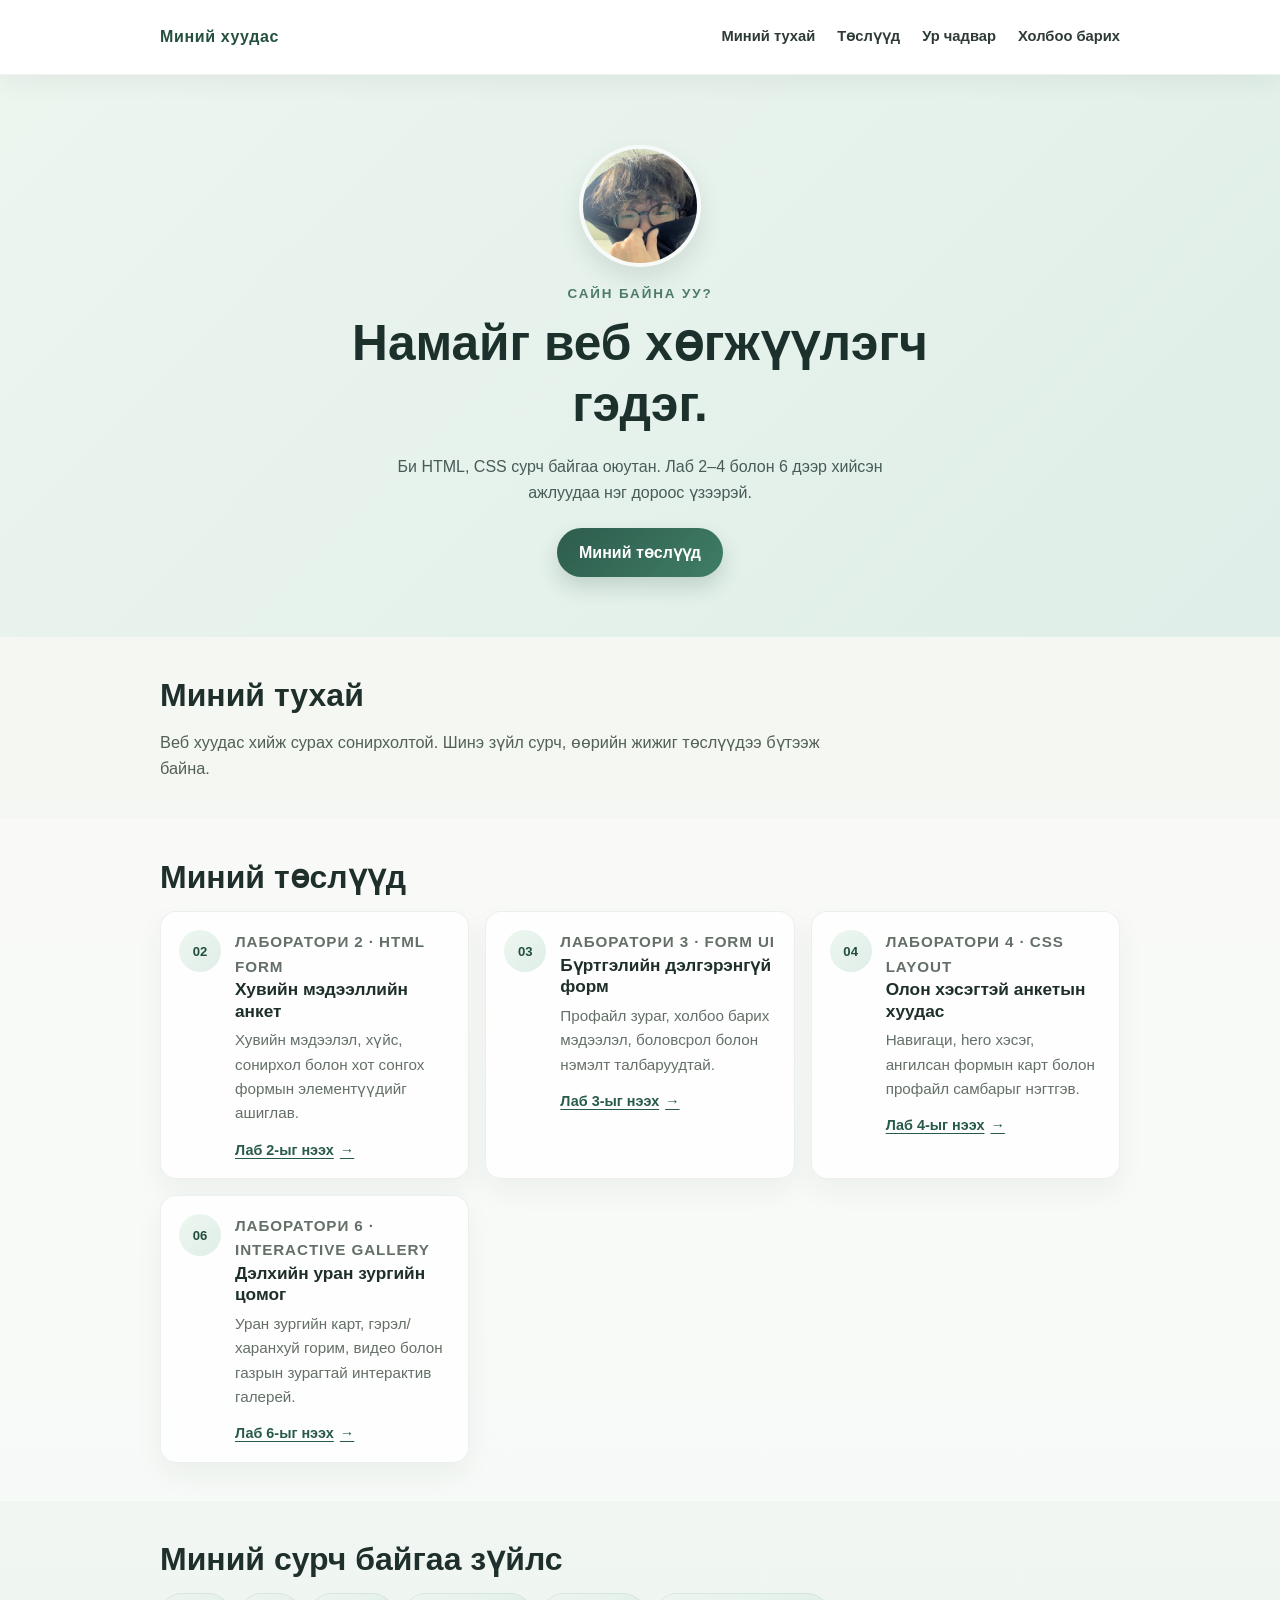
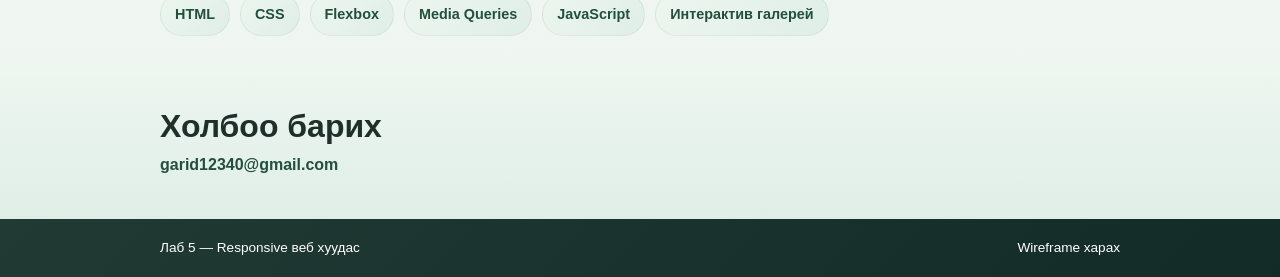
==== commit e15a92bb: "Update index.html" ====
--- a/index.html
+++ b/index.html
@@ -104,7 +104,7 @@
     <section class="contact-section" id="contact">
       <div class="container">
         <h2>Холбоо барих</h2>
-        <p><a href="mailto:example@mail.mn">example@mail.mn</a></p>
+        <p><a href="mailto:example@mail.mn">garid12340@gmail.com</a></p>
       </div>
     </section>
   </main>
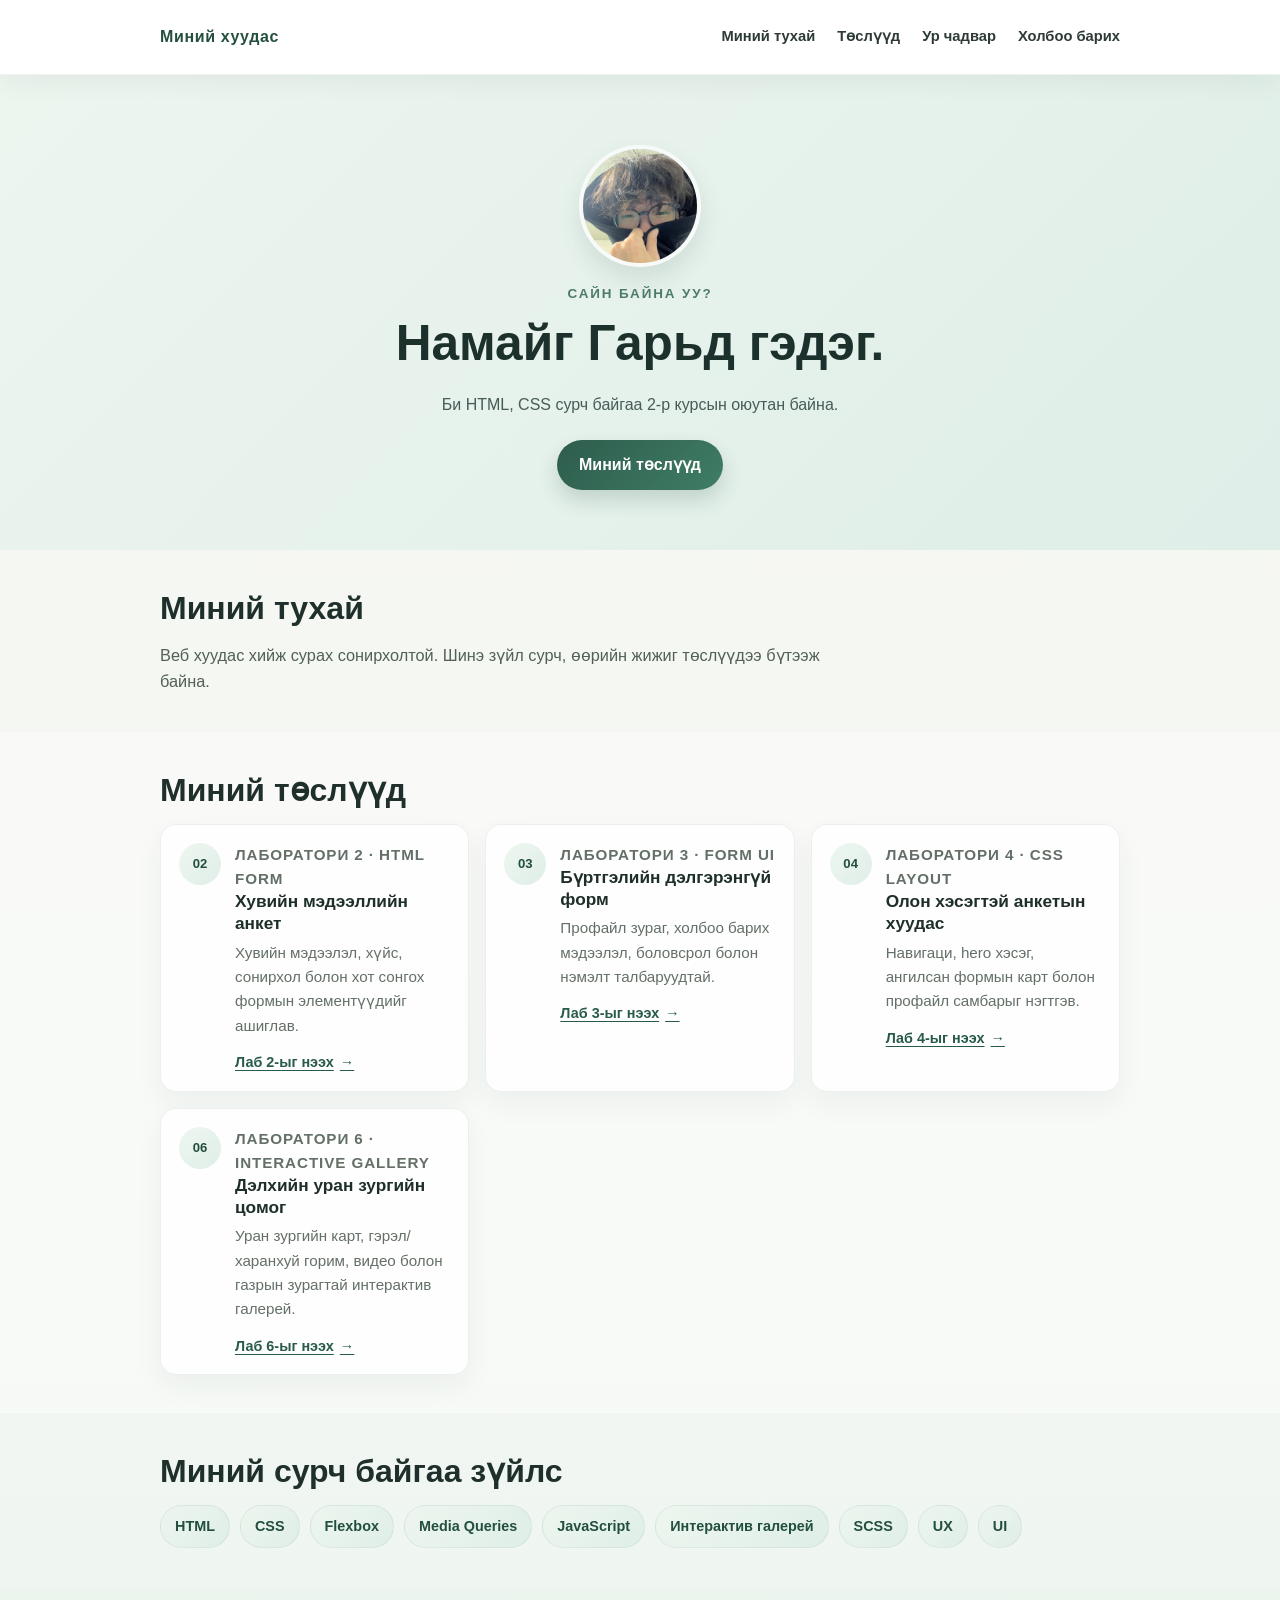
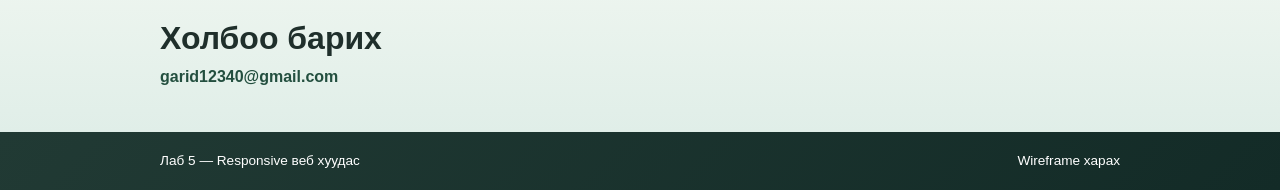
==== commit d51831ca: "Update index.html" ====
--- a/index.html
+++ b/index.html
@@ -30,8 +30,8 @@
       <div class="container intro-content">
         <img class="profile-photo" src="image.jpg" alt="Миний зураг">
         <p class="small-title">Сайн байна уу?</p>
-        <h1>Намайг веб хөгжүүлэгч гэдэг.</h1>
-        <p class="intro-text">Би HTML, CSS сурч байгаа оюутан. Лаб 2–4 болон 6 дээр хийсэн ажлуудаа нэг дороос үзээрэй.</p>
+        <h1>Намайг Гарьд гэдэг.</h1>
+        <p class="intro-text">Би HTML, CSS сурч байгаа 2-р курсын оюутан байна.</p>
         <a class="button" href="#projects">Миний төслүүд</a>
       </div>
     </section>
@@ -97,6 +97,9 @@
           <li>Media Queries</li>
           <li>JavaScript</li>
           <li>Интерактив галерей</li>
+          <li>SCSS</li>
+          <li>UX</li>
+          <li>UI</li>
         </ul>
       </div>
     </section>
